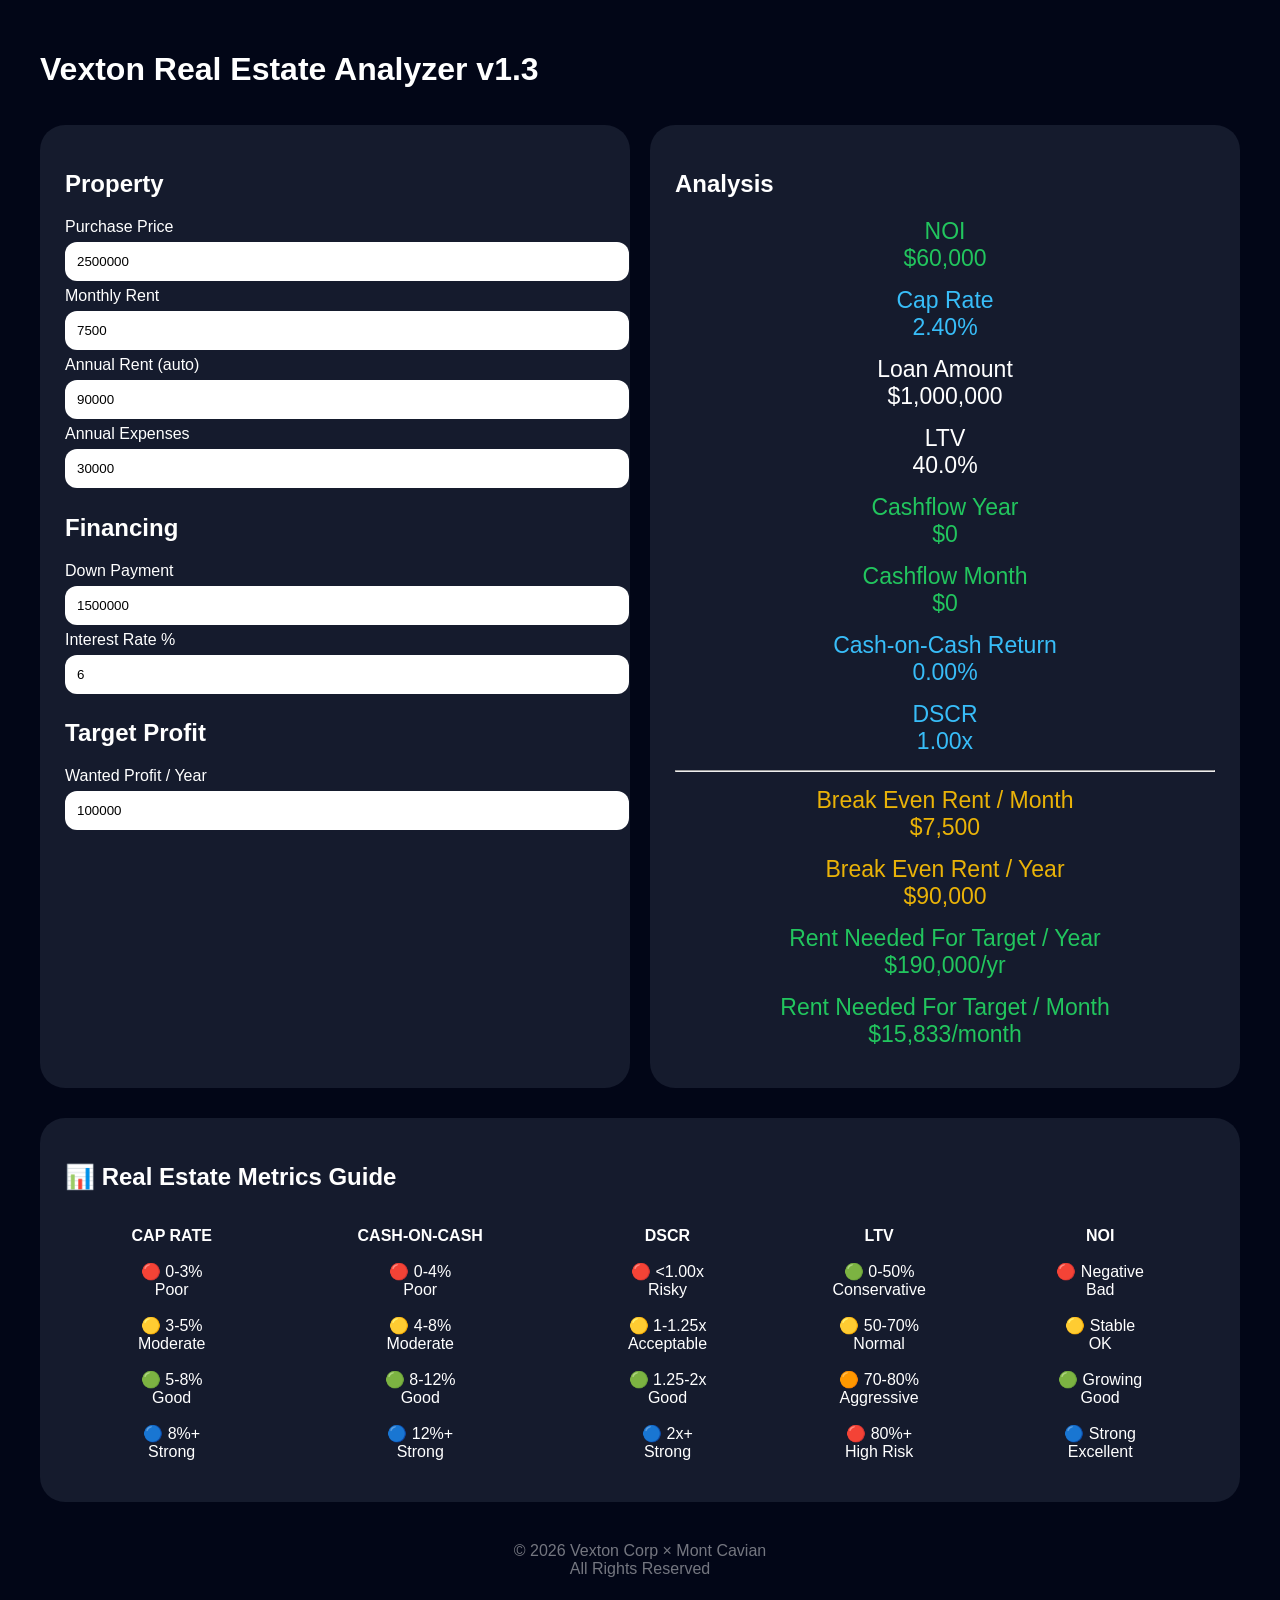
==== realestate.html @ fcd28c6b "Add files via upload Added Vexton Real Estate Analyzer v1.6 Stable" ====
<!DOCTYPE html>
<html>
<head>
<meta charset="UTF-8">
<title>Vexton Real Estate Analyzer v1.3</title>

<style>
body{margin:0;background:#020617;color:white;font-family:Arial}
.app{max-width:1200px;margin:auto;padding:30px}
.grid{display:grid;grid-template-columns:1fr 1fr;gap:20px}
.card{background:#151b2d;border-radius:25px;padding:25px;margin:15px 0}
input{width:100%;padding:12px;border-radius:12px;border:0;margin:6px 0}
.stat{text-align:center;font-size:23px;margin:15px}
.green{color:#22c55e}.blue{color:#38bdf8}.yellow{color:#eab308}
.footer{text-align:center;opacity:.45;margin-top:40px}
</style>
</head>

<body>

<div class="app">

<h1>Vexton Real Estate Analyzer v1.3</h1>

<div class="grid">

<div class="card">

<h2>Property</h2>

Purchase Price
<input id="price" type="number" value="2500000">

Monthly Rent
<input id="monthlyRent" type="number" value="7500">

Annual Rent (auto)
<input id="annualRent" readonly>

Annual Expenses
<input id="expenses" type="number" value="30000">


<h2>Financing</h2>

Down Payment
<input id="down" type="number" value="1500000">

Interest Rate %
<input id="interest" type="number" value="6">


<h2>Target Profit</h2>

Wanted Profit / Year
<input id="target" type="number" value="100000">

</div>


<div class="card">

<h2>Analysis</h2>

<div class="stat green">
NOI<br><span id="noi"></span>
</div>

<div class="stat blue">
Cap Rate<br><span id="cap"></span>
</div>

<div class="stat">
Loan Amount<br><span id="loan"></span>
</div>

<div class="stat">
LTV<br><span id="ltv"></span>
</div>

<div class="stat green">
Cashflow Year<br><span id="cashYear"></span>
</div>

<div class="stat green">
Cashflow Month<br><span id="cashMonth"></span>
</div>

<div class="stat blue">
Cash-on-Cash Return<br>
<span id="coc"></span>
</div>

<div class="stat blue">
DSCR<br>
<span id="dscr"></span>
</div>

<hr>

<div class="stat yellow">
Break Even Rent / Month<br>
<span id="breakMonth"></span>
</div>

<div class="stat yellow">
Break Even Rent / Year<br>
<span id="breakYear"></span>
</div>

<div class="stat green">
Rent Needed For Target / Year<br>
<span id="targetRent"></span>
</div>

<div class="stat green">
Rent Needed For Target / Month<br>
<span id="targetRentMonth"></span>
</div>

</div>

</div>



<div class="card">

<h2>📊 Real Estate Metrics Guide</h2>

<table style="width:100%;text-align:center;border-spacing:15px">

<tr>
<th>CAP RATE</th>
<th>CASH-ON-CASH</th>
<th>DSCR</th>
<th>LTV</th>
<th>NOI</th>
</tr>

<tr>
<td>🔴 0-3%<br>Poor</td>
<td>🔴 0-4%<br>Poor</td>
<td>🔴 &lt;1.00x<br>Risky</td>
<td>🟢 0-50%<br>Conservative</td>
<td>🔴 Negative<br>Bad</td>
</tr>

<tr>
<td>🟡 3-5%<br>Moderate</td>
<td>🟡 4-8%<br>Moderate</td>
<td>🟡 1-1.25x<br>Acceptable</td>
<td>🟡 50-70%<br>Normal</td>
<td>🟡 Stable<br>OK</td>
</tr>

<tr>
<td>🟢 5-8%<br>Good</td>
<td>🟢 8-12%<br>Good</td>
<td>🟢 1.25-2x<br>Good</td>
<td>🟠 70-80%<br>Aggressive</td>
<td>🟢 Growing<br>Good</td>
</tr>

<tr>
<td>🔵 8%+<br>Strong</td>
<td>🔵 12%+<br>Strong</td>
<td>🔵 2x+<br>Strong</td>
<td>🔴 80%+<br>High Risk</td>
<td>🔵 Strong<br>Excellent</td>
</tr>

</table>

</div>

<div class="footer">
© 2026 Vexton Corp × Mont Cavian<br>
All Rights Reserved
</div>

</div>


<script>

document.querySelectorAll("input").forEach(x=>x.oninput=calc);

function money(v){
return "$"+Math.round(v).toLocaleString();
}


function calc(){

let p=+price.value;
let rent=+monthlyRent.value*12;

annualRent.value=rent;

let exp=+expenses.value;

let equity=+down.value;

let debt=p-equity;

let interestCost=debt*(+interest.value/100);

let n=rent-exp;

let cf=n-interestCost;


noi.innerHTML=money(n);

cap.innerHTML=((n/p)*100).toFixed(2)+"%";

loan.innerHTML=money(debt);

ltv.innerHTML=((debt/p)*100).toFixed(1)+"%";

cashYear.innerHTML=money(cf);

cashMonth.innerHTML=money(cf/12);

coc.innerHTML =
((cf/equity)*100).toFixed(2)+"%";

dscr.innerHTML =
interestCost ? (n/interestCost).toFixed(2)+"x" : "N/A";


let breakeven=interestCost+exp;

breakYear.innerHTML=money(breakeven);

breakMonth.innerHTML=money(breakeven/12);


let targetTotal = breakeven + Number(target.value);

targetRent.innerHTML =
money(targetTotal)+"/yr";

targetRentMonth.innerHTML =
money(targetTotal/12)+"/month";

}

calc();

</script>

</body>
</html>
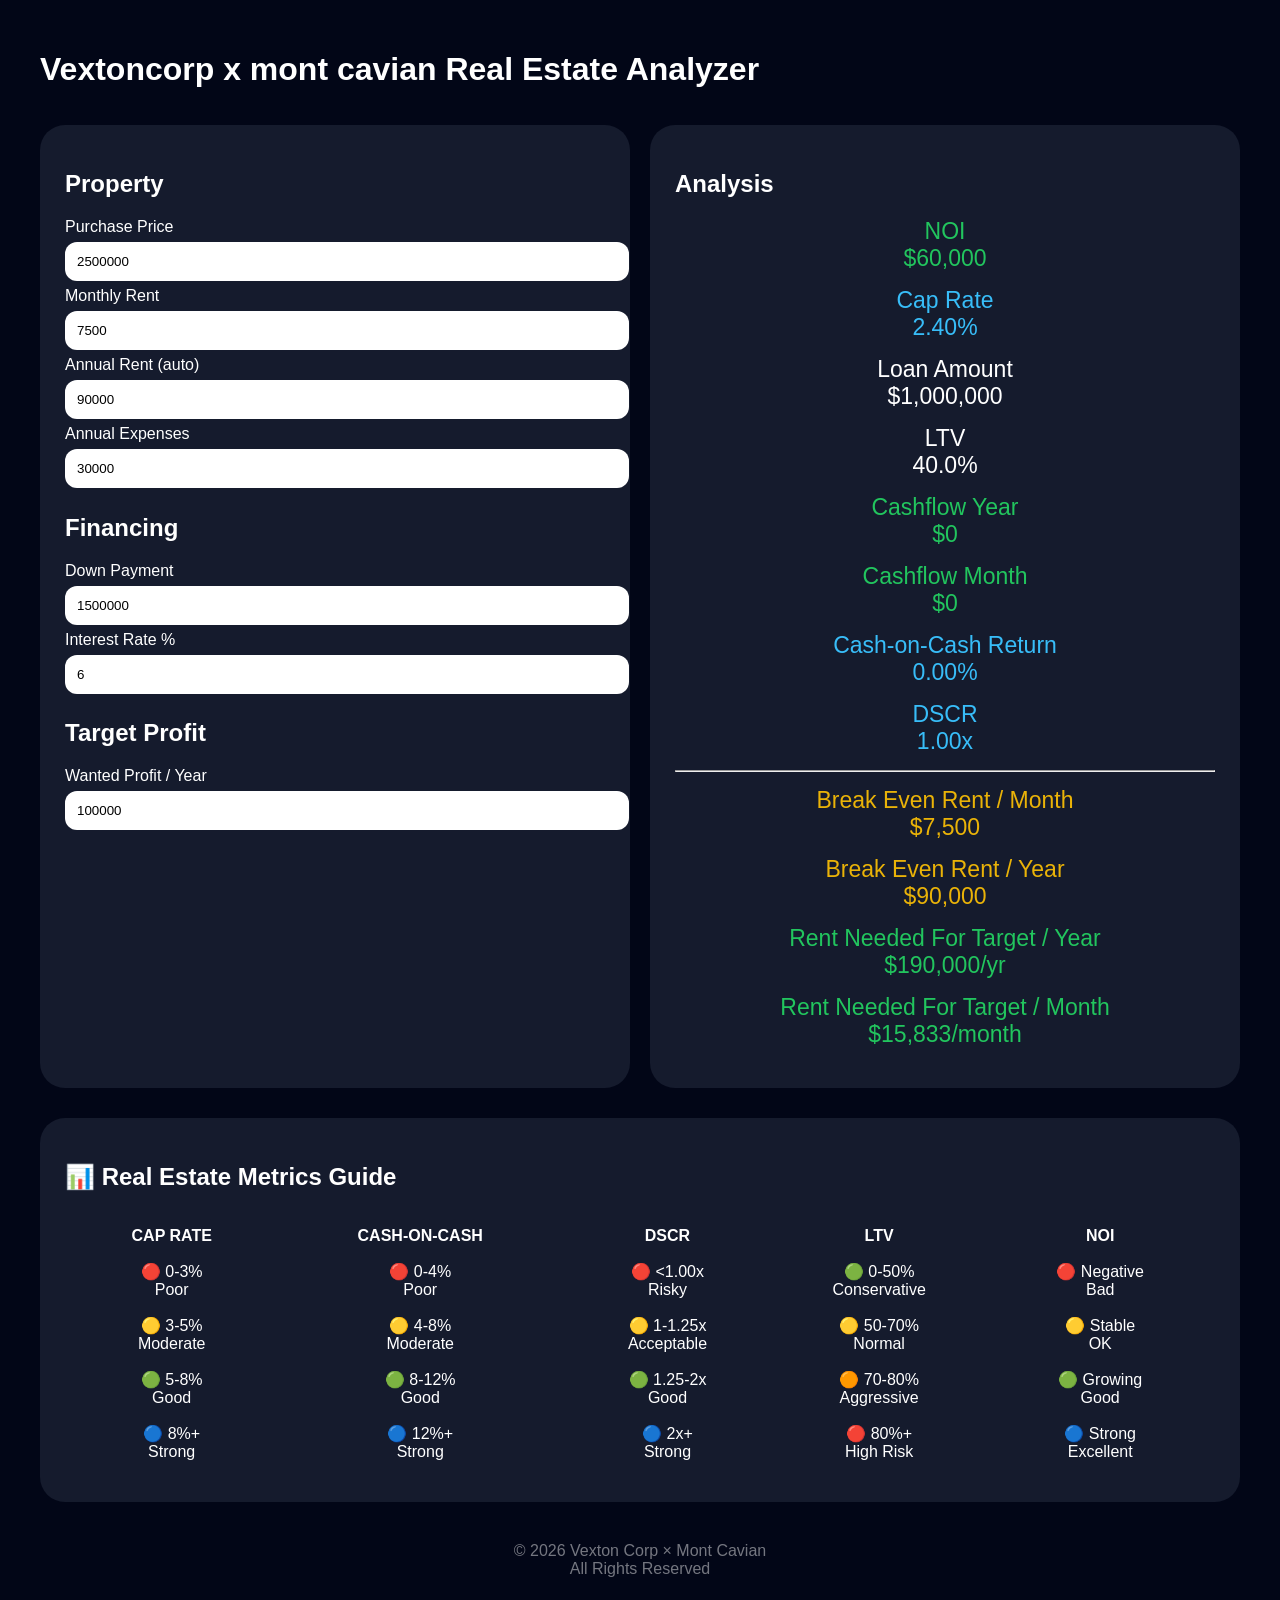
==== commit 7ba09f44: "Update realestate.html" ====
--- a/realestate.html
+++ b/realestate.html
@@ -2,7 +2,7 @@
 <html>
 <head>
 <meta charset="UTF-8">
-<title>Vexton Real Estate Analyzer v1.3</title>
+<title>Vextoncorp x mont cavian Real Estate Analyzer</title>
 
 <style>
 body{margin:0;background:#020617;color:white;font-family:Arial}
@@ -20,7 +20,7 @@
 
 <div class="app">
 
-<h1>Vexton Real Estate Analyzer v1.3</h1>
+<h1>Vextoncorp x mont cavian Real Estate Analyzer</h1>
 
 <div class="grid">
 
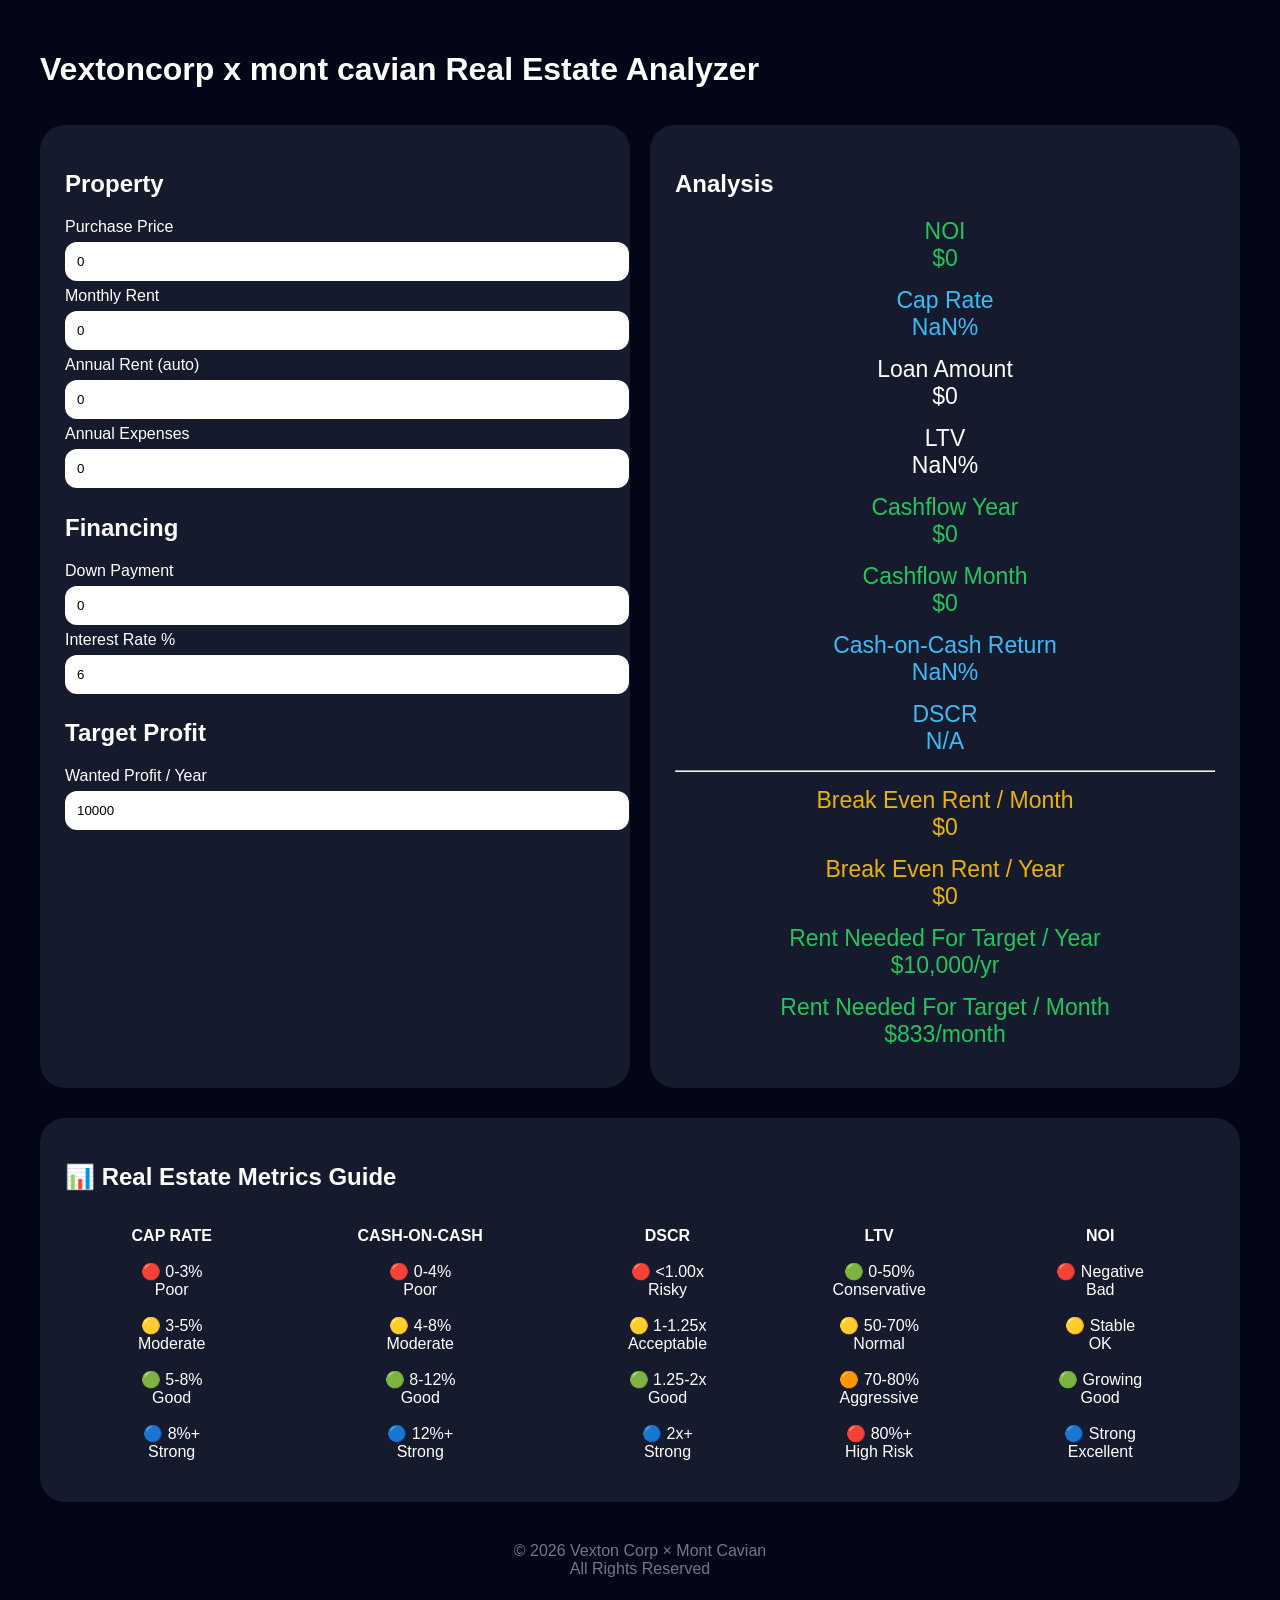
==== commit 9e68618e: "Update realestate.html" ====
--- a/realestate.html
+++ b/realestate.html
@@ -29,22 +29,22 @@
 <h2>Property</h2>
 
 Purchase Price
-<input id="price" type="number" value="2500000">
+<input id="price" type="number" value="0">
 
 Monthly Rent
-<input id="monthlyRent" type="number" value="7500">
+<input id="monthlyRent" type="number" value="0">
 
 Annual Rent (auto)
 <input id="annualRent" readonly>
 
 Annual Expenses
-<input id="expenses" type="number" value="30000">
+<input id="expenses" type="number" value="0">
 
 
 <h2>Financing</h2>
 
 Down Payment
-<input id="down" type="number" value="1500000">
+<input id="down" type="number" value="0">
 
 Interest Rate %
 <input id="interest" type="number" value="6">
@@ -53,7 +53,7 @@
 <h2>Target Profit</h2>
 
 Wanted Profit / Year
-<input id="target" type="number" value="100000">
+<input id="target" type="number" value="10000">
 
 </div>
 
